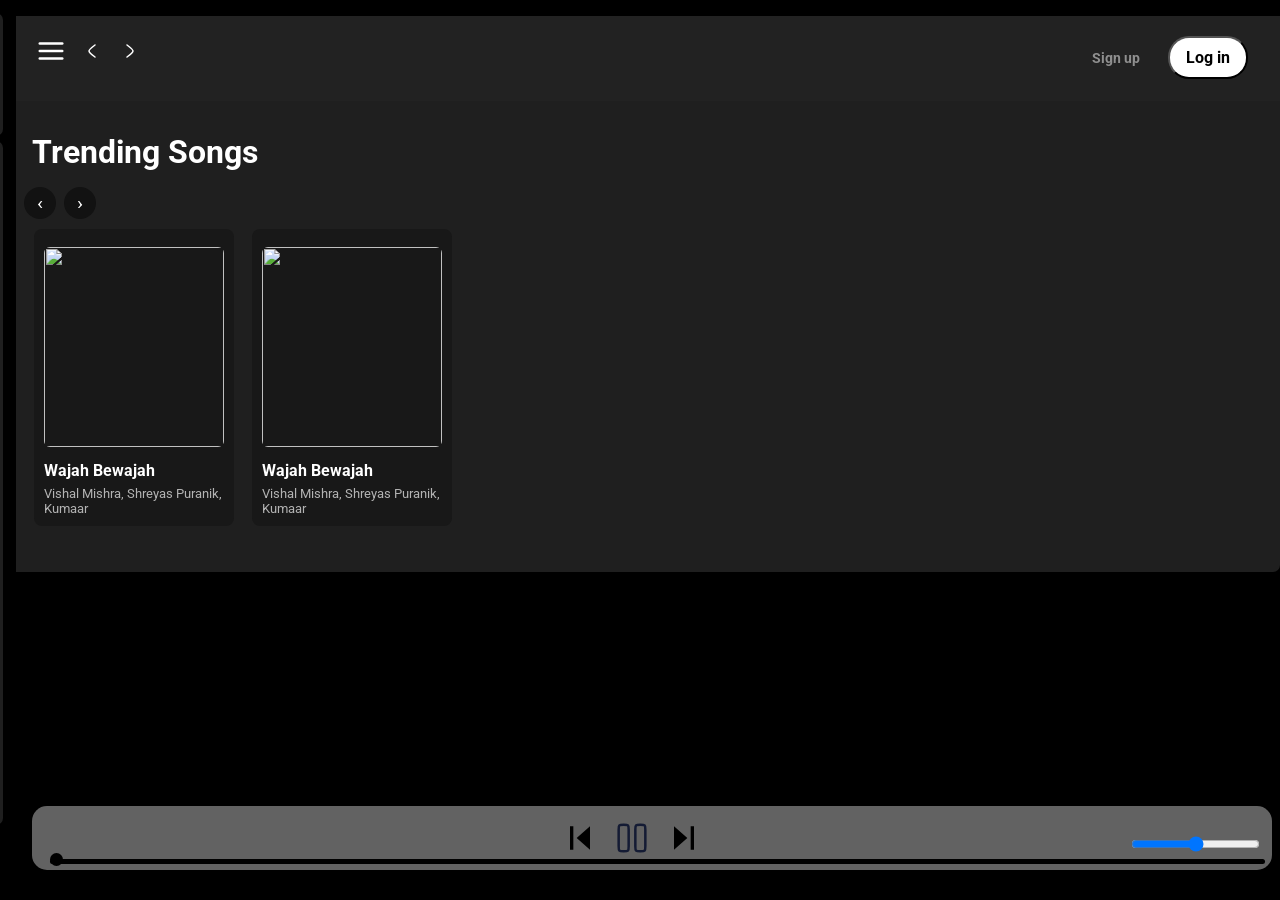
==== index.html @ f610283c "fixed volume icon and working on dynamic folders" ====
<!doctype html>
<html lang="en">

<head>
  <link rel="icon" href="https://open.spotifycdn.com/cdn/images/favicon32.b64ecc03.png" />

  <meta charset="UTF-8" />
  <meta name="viewport" content="width=device-width, initial-scale=1.0" />
  <title>Spotify Clone</title>

  <link rel="stylesheet" href="style.css" />
  <link rel="stylesheet" href="utility.css" />
</head>

<body>
  <div class="container flex bg-black">
    <div class="left">
      <div class="cross">
        <img widht="30" src="cross.svg" alt="">
      </div>
      <div class="home bg-grey rounded m-1 p-1">
        <div class="logo">
          <img class="invert" src="logo.svg" alt="logo" />
        </div>
        <ul>
          <li><img class="invert" src="home.svg" alt="home" />HOME</li>
          <li><img class="invert" src="search.svg" alt="search" />SEARCH</li>
        </ul>
      </div>

      <div class="library bg-grey rounded m-1 p-1">
        <div class="heading">
          <img src="playlist.svg" alt="playlist" />
          <h2>Your Library</h2>
        </div>
        <div class="songList">

          <ul>

          </ul>
        </div>

        <div class="footer">
          <div>
            <a href="https://www.spotify.com/in-en/legal/">Legal</a>
          </div>

          <div>
            <a href="https://www.spotify.com/in-en/safetyandprivacy/">
              Safety & Privacy Center
            </a>
          </div>

          <div>
            <a href="https://www.spotify.com/in-en/legal/privacy-policy/">
              Privacy Policy
            </a>
          </div>

          <div>
            <a href="https://www.spotify.com/in-en/legal/cookies-policy/">
              Cookies
            </a>
          </div>

          <div>
            <a href="https://www.spotify.com/in-en/legal/privacy-policy/#s3">
              About Ads
            </a>
          </div>

          <div>
            <a href="https://www.spotify.com/in-en/accessibility/">
              Accessibility
            </a>
          </div>
        </div>
      </div>
    </div>

    <div class="right bg-grey rounded">
      <div class="header">
        <div class="nav">
          <div class="hamburgericon">
            <img class="hamburger" width="30" src="hamburger.svg" alt="">
            <svg xmlns="http://www.w3.org/2000/svg" viewBox="0 0 24 24" width="24" height="24" color="currentColor"
              fill="none" stroke="currentColor" stroke-width="1.5" stroke-linecap="round" stroke-linejoin="round">
              <path d="M15 6C15 6 9.00001 10.4189 9 12C8.99999 13.5812 15 18 15 18" />
            </svg>

            <svg xmlns="http://www.w3.org/2000/svg" viewBox="0 0 24 24" width="24" height="24" color="currentColor"
              fill="none" stroke="currentColor" stroke-width="1.5" stroke-linecap="round" stroke-linejoin="round">
              <path d="M9.00005 6C9.00005 6 15 10.4189 15 12C15 13.5812 9 18 9 18" />
            </svg>
          </div>
        </div>

        <div class="buttons">
          <button class="signupbtn">Sign up</button>
          <button class="loginbtn">Log in</button>
        </div>
      </div>

      <div class="TrendingSongs">
        <h1>Trending Songs</h1>
        <div style="margin-bottom:10px">


          <div class="scrollBtns">
            <button onclick="scrollCardsLeft()">‹</button>
            <button onclick="scrollCardsRight()">›</button>
          </div>

          <div class="cardContainer">

            <!-- CARD 1 -->
            <div class="card">

              <!-- PLAY BUTTON -->
              <div class="play">
                <svg xmlns="http://www.w3.org/2000/svg" viewBox="0 0 24 24" width="30" height="30" fill="black">
                  <path
                    d="M18.8906 12.846C18.5371 14.189 16.8667 15.138 13.5257 17.0361C10.296 18.8709 8.6812 19.7884 7.37983 19.4196C6.8418 19.2671 6.35159 18.9776 5.95624 18.5787C5 17.6139 5 15.7426 5 12C5 8.2574 5 6.3861 5.95624 5.42132C6.35159 5.02245 6.8418 4.73288 7.37983 4.58042C8.6812 4.21165 10.296 5.12907 13.5257 6.96393C16.8667 8.86197 18.5371 9.811 18.8906 11.154C19.0365 11.7084 19.0365 12.2916 18.8906 12.846Z" />
                </svg>
              </div>

              <img src="https://i.scdn.co/image/ab67616d00001e02c2b240660cd0644dc54f7cb1">
              <h2>Wajah Bewajah</h2>
              <p>Vishal Mishra, Shreyas Puranik, Kumaar</p>

            </div>

            <!-- CARD 2 -->
            <div class="card">

              <div class="play">
                <svg xmlns="http://www.w3.org/2000/svg" viewBox="0 0 24 24" width="30" height="30" fill="black">
                  <path
                    d="M18.8906 12.846C18.5371 14.189 16.8667 15.138 13.5257 17.0361C10.296 18.8709 8.6812 19.7884 7.37983 19.4196C6.8418 19.2671 6.35159 18.9776 5.95624 18.5787C5 17.6139 5 15.7426 5 12C5 8.2574 5 6.3861 5.95624 5.42132C6.35159 5.02245 6.8418 4.73288 7.37983 4.58042C8.6812 4.21165 10.296 5.12907 13.5257 6.96393C16.8667 8.86197 18.5371 9.811 18.8906 11.154C19.0365 11.7084 19.0365 12.2916 18.8906 12.846Z" />
                </svg>
              </div>

              <img src="https://i.scdn.co/image/ab67616d00001e02c2b240660cd0644dc54f7cb1">
              <h2>Wajah Bewajah</h2>
              <p>Vishal Mishra, Shreyas Puranik, Kumaar</p>

            </div>

            <div class="playbar">

              <div class="abovebar">
                <div class="songinfo"></div>

                <div class="songbtn">
                  <img width="40" id="previous" src="previous.svg">
                  <img width="40" id="play" src="pause.svg">
                  <img width="40" id="forward" src="forward.svg">
                </div>

                <div class="timevol">

                  <div class="songtime"></div>

                  <div class="volume">
                    <img  width="25" src="volume.svg" alt="">
                    <div class="range">
                      <input type="range" name="volume" id="">
                    </div>
                  </div>
                </div>

              </div>

              <div class="seekbar">
                <div class="circle"></div>
              </div>

            </div>

          </div>
        </div>
      </div>
      <script src="arrows.js"></script>
      <script src="script.js"></script>
</body>

</html>
---- style.css ----
@import url("https://fonts.googleapis.com/css2?family=Roboto:ital,wght@0,100..900;1,100..900&display=swap");

:root{
   --a:0
}

* {
   margin: 0px;
   padding: 0px;
   font-family: "Roboto", sans-serif;
}

body {
   background-color: black;
   color: white;
}

.logo img {
   width: 32px;
}

.left {
   width: 25vw;
   padding: 8px;
}

.right {
   width: 75vw;
   margin: 16px 0;
   position: relative;
}

.home {
   padding: 10px;
}

.home ul li {
   width: 14px;
   gap: 15px;
   display: flex;
   list-style: none;
   padding-top: 14px;
   font-weight: bold;
}

.invert {
   filter: invert(1);
}

.heading {
   width: 100%;
   gap: 15px;
   display: flex;
   padding-top: 14px;
   padding: 23px 14px;
   font-weight: bold;
   align-items: center;
   font-size: 13px;
}

.TrendingSongs{
   padding: 16px;
}

.TrendingSongs h1{
   padding: 16px;
}

.heading img {
   width: 30px;
}

.library {
   min-height: 71vh;
   position: relative;
}

.footer {
   display: flex;
   gap: 13px;
   font-size: 10px;
   position: absolute;
   bottom: 0;
   padding: 10px 0;
}

.footer a {
   color: grey;
}

.header {
   display: flex;
   justify-content: space-between;
   background-color: rgb(34, 34, 34);
   height: 85px;
   padding-left: 16px;
}

.header>* {
   padding: 20px;
}

.cardContainer {
   display: flex;
   gap: 18px;
   overflow-x: auto;
   scroll-behavior: smooth;
   padding-bottom: 20px;
   padding-left: 18px;
}

.cardContainer::-webkit-scrollbar {
   display: none;
}

.card {
   width: 180px;
   padding: 10px;
   border-radius: 8px;
   background-color: #181818;
   position: relative;
   width: 180px;
   flex-shrink: 0;
   transition: all 1.5s;
}

.card:hover{
   background-color: black;
   cursor: pointer;
}

.card img {
   width: 100%;
   height: 200px;
   object-fit: cover;
   border-radius: 6px;
}

.card h2 {
   font-size: 16px;
   margin-top: 10px;
   margin-bottom: 6px;
}

.card p {
   font-size: 13px;
   color: #b3b3b3;
   margin: 0;
}

.card>* {
   margin-top: 8px;
}

.play {
   width: 48px;
   height: 48px;
   background: #1fdf64;
   border-radius: 50%;
   display: flex;
   align-items: center;
   justify-content: center;
   padding: 6px;
   box-sizing: border-box;
   position: absolute;
   top: 155px;
   right: 15px;
   opacity: var(--a);
   transform: translateY(10px);
   transition: all 0.3s ease;
}

.card:hover .play {
   opacity: 1;
   transform: translateY(0);
   --a:1
}

.scrollBtns {
   display: flex;
   gap: 8px;
   margin-bottom: 10px;
   padding-left: 8px;
}

.scrollBtns button {
   background: #121212;
   border: none;
   color: white;
   width: 32px;
   height: 32px;
   border-radius: 50%;
   cursor: pointer;
   font-size: 20px;
   justify-content: center;
}

.scrollBtns button:hover {
   background: #2a2a2a;
}

.buttons>* {
   margin: 0 12px;
}

.signupbtn {
   background-color: rgb(34, 34, 34);
   color: #8f8f8f;
   font-weight: bold;
   border: none;
   outline: none;
   cursor: pointer;
   font-size: 14px;
   text-align: center;
}

.signupbtn:hover {
   font-size: 15px;
   color: #ffffff;
}

.loginbtn {
   background-color: white;
   color: black;
   border-radius: 21px;
   padding: 10px;
   font-weight: bold;
   width: 80px;
   cursor: pointer;
   text-align: center;
   font-size: 16px;
   transition:
      transform 0.2s ease,
      box-shadow 0.2s ease;
}

.loginbtn:hover {
   font-weight: bolder;
   padding: 12px;
   font-size: 17px;
   transform: scale(1.06);
   box-shadow: 0 8px 20px rgba(0, 0, 0, 0.3);
}

.playbar {
   bottom: 30px;
   position: fixed;
   border-radius: 15px;
   /* filter: invert(1); */
   background-color: rgb(98, 98, 98);
   width: 97%;
   padding: 12px;
   position: fixed;
   width: 72vw;
   min-height: 40px;
   justify-content: center;
   align-items: center;
}

.songbtn {
   justify-content: center;
   gap: 12px;
   display: flex;
}

.songbtn img {
   cursor: pointer;
}

.hamburger {
   display: none;
   cursor: pointer;
}

.hamburgericon {
   justify-content: center;
   align-items: center;
   gap: 14px;
   display: flex;
}

.songList {
   height: 544px;
   overflow: auto;
   margin-bottom: 44px;
}

.songList ul {
   padding: 0 10px;
}

.songList ul li {
   list-style-type: decimal;
   display: flex;
   gap: 12px;
   cursor: pointer;
   padding: 12px;
   border: 1px solid white;
   margin: 12px 0;
   border-radius: 5px;
   align-items: center;
   justify-content: space-between;
}

.songList info {
   font-size: 13px;
   width: 344px;
}

.playnow {
   display: flex;
   justify-content: center;
   align-items: center;
}

.playnow span {
   font-size: 10px;
   width: 100px;
   padding: 12px;
}

.seekbar {
   height: 5px;
   width: 98%;
   background-color: rgb(0, 0, 0);
   position: absolute;
   bottom: 0;
   border-radius: 10px;
   margin: 6px;
   cursor: pointer;
}

.circle {
   width: 13px;
   height: 13px;
   border-radius: 13px;
   background-color: black;
   position: relative;
   bottom: 6px;
   left: 0%;
   transition: left 0.5s;
}

.abovebar {
   display: flex;
   justify-content: space-between;
}

.timevol{
   display: flex;
   justify-content: center;
   align-items: center;
}

.songinfo {
    width: 125px;
    text-align: left;
    color: rgb(0, 0, 0);
   font-weight: bold;
}

.songtime {
    width: 125px;
    text-align: right;
    color: rgb(0, 0, 0);
   font-weight: bold;
}

.cross {
   display: none;
}

.volume {
    display: flex;
    justify-content: center;
    align-items: center;
    gap: 12px;
    cursor: pointer; /* Makes it feel like a button */
}

.range input {
    cursor: pointer;
}

@media (max-width: 1400px) {

   .left {
      position: fixed;
      top: 0;
      left: -100%;
      transition: all .3s ease;
      z-index: 10;
      width: 100vw;
      height: 100vh;
      background-color: black;
   }

   .left .cross {
      position: absolute;
      right: 20px;
      top: 20px;
      width: 28px;
      cursor: pointer;
   }

   .timevol{
      display: flex;
      justify-content: space-evenly;
      align-items: center;
      flex-direction: column;
      gap: 13px;
   }

   .right {
      width: 100vw;
      margin-left: 0;
   }

   .playbar {
      width: 95vw;
      left: 2.5vw;
      right: auto;
   }

   .hamburger {
      display: block;
   }

   .cross {
      display: block;
   }

}
---- utility.css ----
.border {
    border: 2px solid #e91e63;
    margin: 3px;
 }

 .flex {
    display: flex;
 }

 .justify-center {
    justify-content: center;
 }

 .items-center {
    align-items: center;
 }

 .bg-black {
    background-color: black;
    color: white;
 }

 .bg-grey {
    background-color: #1f1f1f;
 }

 .rounded {
    border-radius: 7px;
 }

 .m-1 {
    margin: 5px;
 }

 .p-1 {
    padding: 10px;
 }
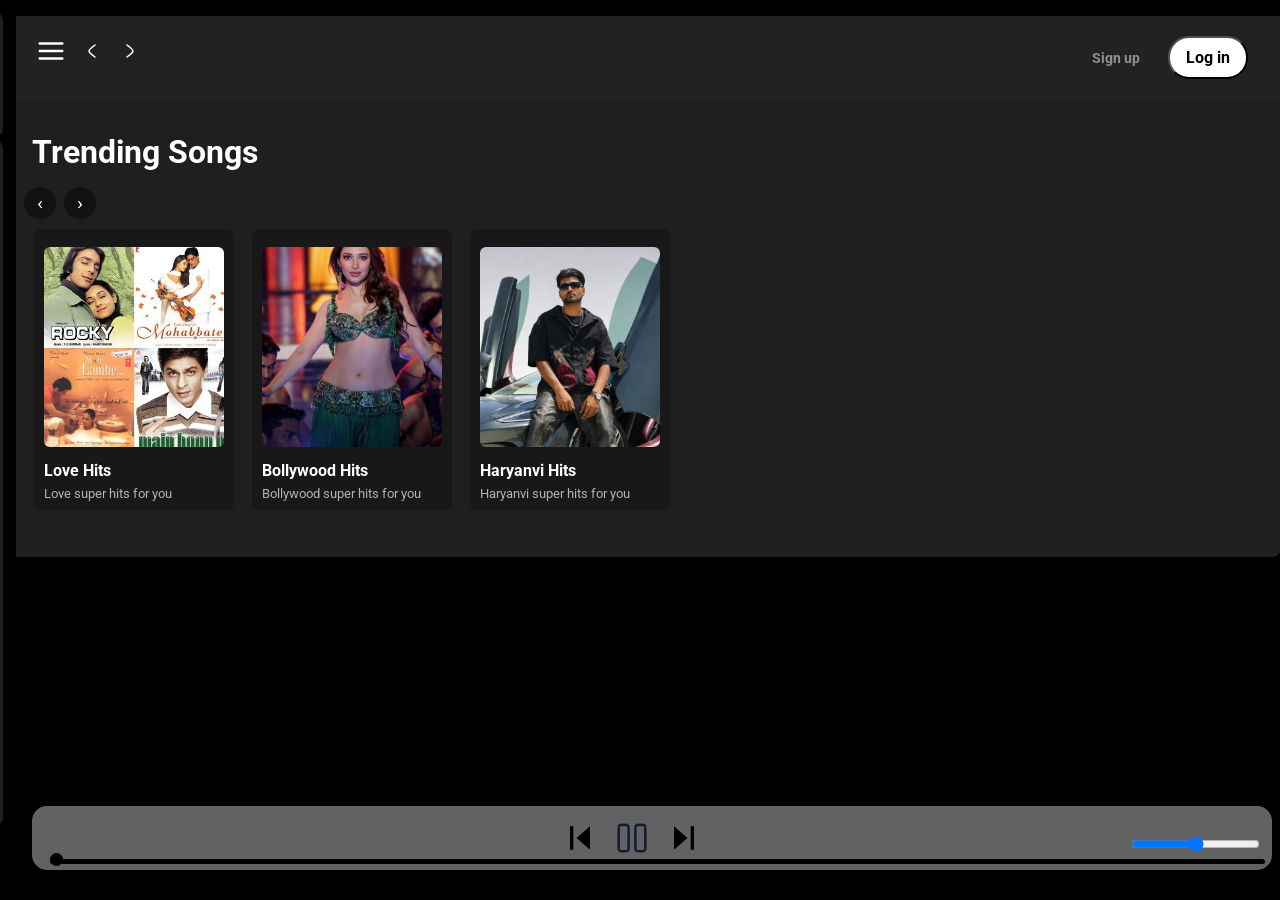
==== commit 2b673039: "add images and songs for Bollywood and Haryanvi playlists" ====
--- a/index.html
+++ b/index.html
@@ -114,7 +114,7 @@
           <div class="cardContainer">
 
             <!-- CARD 1 -->
-            <div class="card">
+            <div data-folder="LoveHIts" class="card">
 
               <!-- PLAY BUTTON -->
               <div class="play">
@@ -124,14 +124,14 @@
                 </svg>
               </div>
 
-              <img src="https://i.scdn.co/image/ab67616d00001e02c2b240660cd0644dc54f7cb1">
-              <h2>Wajah Bewajah</h2>
-              <p>Vishal Mishra, Shreyas Puranik, Kumaar</p>
+              <img src="img/love.jpeg" alt="Love Hits">
+              <h2>Love Hits</h2>
+              <p>Love super hits for you</p>
 
             </div>
 
             <!-- CARD 2 -->
-            <div class="card">
+            <div data-folder="BollywoodHIts" class="card">
 
               <div class="play">
                 <svg xmlns="http://www.w3.org/2000/svg" viewBox="0 0 24 24" width="30" height="30" fill="black">
@@ -140,11 +140,25 @@
                 </svg>
               </div>
 
-              <img src="https://i.scdn.co/image/ab67616d00001e02c2b240660cd0644dc54f7cb1">
-              <h2>Wajah Bewajah</h2>
-              <p>Vishal Mishra, Shreyas Puranik, Kumaar</p>
+              <img src="img/bollywood.png" alt="Bollywood Hits">
+              <h2>Bollywood Hits</h2>
+              <p>Bollywood super hits for you</p>
 
             </div>
+
+            <!-- CARD 3 -->
+            <div class="card" data-folder="HaryanviHIts">
+    <img src="img/haryana.png" alt="Haryanvi Hits">
+    
+    <div class="play">
+        <svg xmlns="http://www.w3.org/2000/svg" viewBox="0 0 24 24" width="24" height="24" color="#000000" fill="none">
+            <path d="M18.8906 12.846C18.5371 14.189 16.8667 15.138 13.5257 17.0361C10.296 18.8709 8.6812 19.7884 7.37983 19.4196C6.8418 19.2671 6.35159 18.9776 5.95624 18.5787C5 17.6139 5 15.7426 5 12C5 8.2574 5 6.3861 5.95624 5.42129C6.35159 5.02235 6.8418 4.73285 7.37983 4.58042C8.6812 4.21165 10.296 5.12907 13.5257 6.96393C16.8667 8.86197 18.5371 9.81099 18.8906 11.154C19.0365 11.7084 19.0365 12.2916 18.8906 12.846Z" stroke="currentColor" fill="#000" stroke-width="1.5" stroke-linejoin="round" />
+        </svg>
+    </div>
+
+    <h2>Haryanvi Hits</h2>
+    <p>Haryanvi super hits for you</p>
+</div>
 
             <div class="playbar">
 
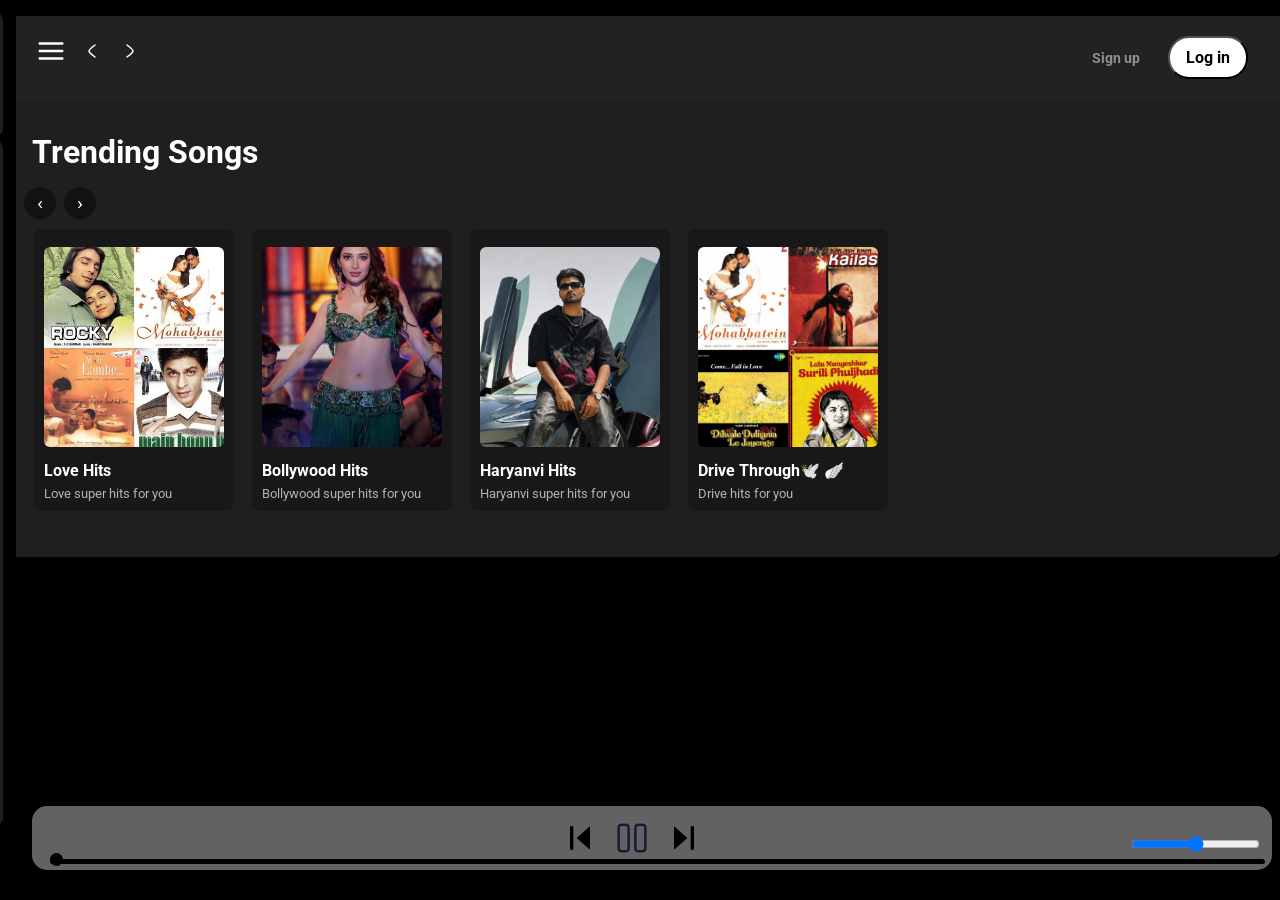
==== commit 1788868c: "added songs and a new dynamic folder" ====
--- a/index.html
+++ b/index.html
@@ -147,18 +147,38 @@
             </div>
 
             <!-- CARD 3 -->
-            <div class="card" data-folder="HaryanviHIts">
-    <img src="img/haryana.png" alt="Haryanvi Hits">
-    
-    <div class="play">
-        <svg xmlns="http://www.w3.org/2000/svg" viewBox="0 0 24 24" width="24" height="24" color="#000000" fill="none">
-            <path d="M18.8906 12.846C18.5371 14.189 16.8667 15.138 13.5257 17.0361C10.296 18.8709 8.6812 19.7884 7.37983 19.4196C6.8418 19.2671 6.35159 18.9776 5.95624 18.5787C5 17.6139 5 15.7426 5 12C5 8.2574 5 6.3861 5.95624 5.42129C6.35159 5.02235 6.8418 4.73285 7.37983 4.58042C8.6812 4.21165 10.296 5.12907 13.5257 6.96393C16.8667 8.86197 18.5371 9.81099 18.8906 11.154C19.0365 11.7084 19.0365 12.2916 18.8906 12.846Z" stroke="currentColor" fill="#000" stroke-width="1.5" stroke-linejoin="round" />
-        </svg>
-    </div>
-
-    <h2>Haryanvi Hits</h2>
-    <p>Haryanvi super hits for you</p>
-</div>
+            <div class="card" data-folder="HaryanviHits">
+              <img src="img/haryana.png" alt="Haryanvi Hits">
+
+              <div class="play">
+                <svg xmlns="http://www.w3.org/2000/svg" viewBox="0 0 24 24" width="24" height="24" color="#000000"
+                  fill="none">
+                  <path
+                    d="M18.8906 12.846C18.5371 14.189 16.8667 15.138 13.5257 17.0361C10.296 18.8709 8.6812 19.7884 7.37983 19.4196C6.8418 19.2671 6.35159 18.9776 5.95624 18.5787C5 17.6139 5 15.7426 5 12C5 8.2574 5 6.3861 5.95624 5.42129C6.35159 5.02235 6.8418 4.73285 7.37983 4.58042C8.6812 4.21165 10.296 5.12907 13.5257 6.96393C16.8667 8.86197 18.5371 9.81099 18.8906 11.154C19.0365 11.7084 19.0365 12.2916 18.8906 12.846Z"
+                    stroke="currentColor" fill="#000" stroke-width="1.5" stroke-linejoin="round" />
+                </svg>
+              </div>
+
+              <h2>Haryanvi Hits</h2>
+              <p>Haryanvi super hits for you</p>
+            </div>
+
+            <!-- CARD 4 -->
+            <div class="card" data-folder="DriveThrough">
+              <img src="img/drive.png" alt="Drive Through">
+
+              <div class="play">
+                <svg xmlns="http://www.w3.org/2000/svg" viewBox="0 0 24 24" width="24" height="24" color="#000000"
+                  fill="none">
+                  <path
+                    d="M18.8906 12.846C18.5371 14.189 16.8667 15.138 13.5257 17.0361C10.296 18.8709 8.6812 19.7884 7.37983 19.4196C6.8418 19.2671 6.35159 18.9776 5.95624 18.5787C5 17.6139 5 15.7426 5 12C5 8.2574 5 6.3861 5.95624 5.42129C6.35159 5.02235 6.8418 4.73285 7.37983 4.58042C8.6812 4.21165 10.296 5.12907 13.5257 6.96393C16.8667 8.86197 18.5371 9.81099 18.8906 11.154C19.0365 11.7084 19.0365 12.2916 18.8906 12.846Z"
+                    stroke="currentColor" fill="#000" stroke-width="1.5" stroke-linejoin="round" />
+                </svg>
+              </div>
+
+              <h2>Drive Through🕊️ 🪽</h2>
+              <p>Drive hits for you</p>
+            </div>
 
             <div class="playbar">
 
@@ -176,7 +196,7 @@
                   <div class="songtime"></div>
 
                   <div class="volume">
-                    <img  width="25" src="volume.svg" alt="">
+                    <img width="25" src="volume.svg" alt="">
                     <div class="range">
                       <input type="range" name="volume" id="">
                     </div>
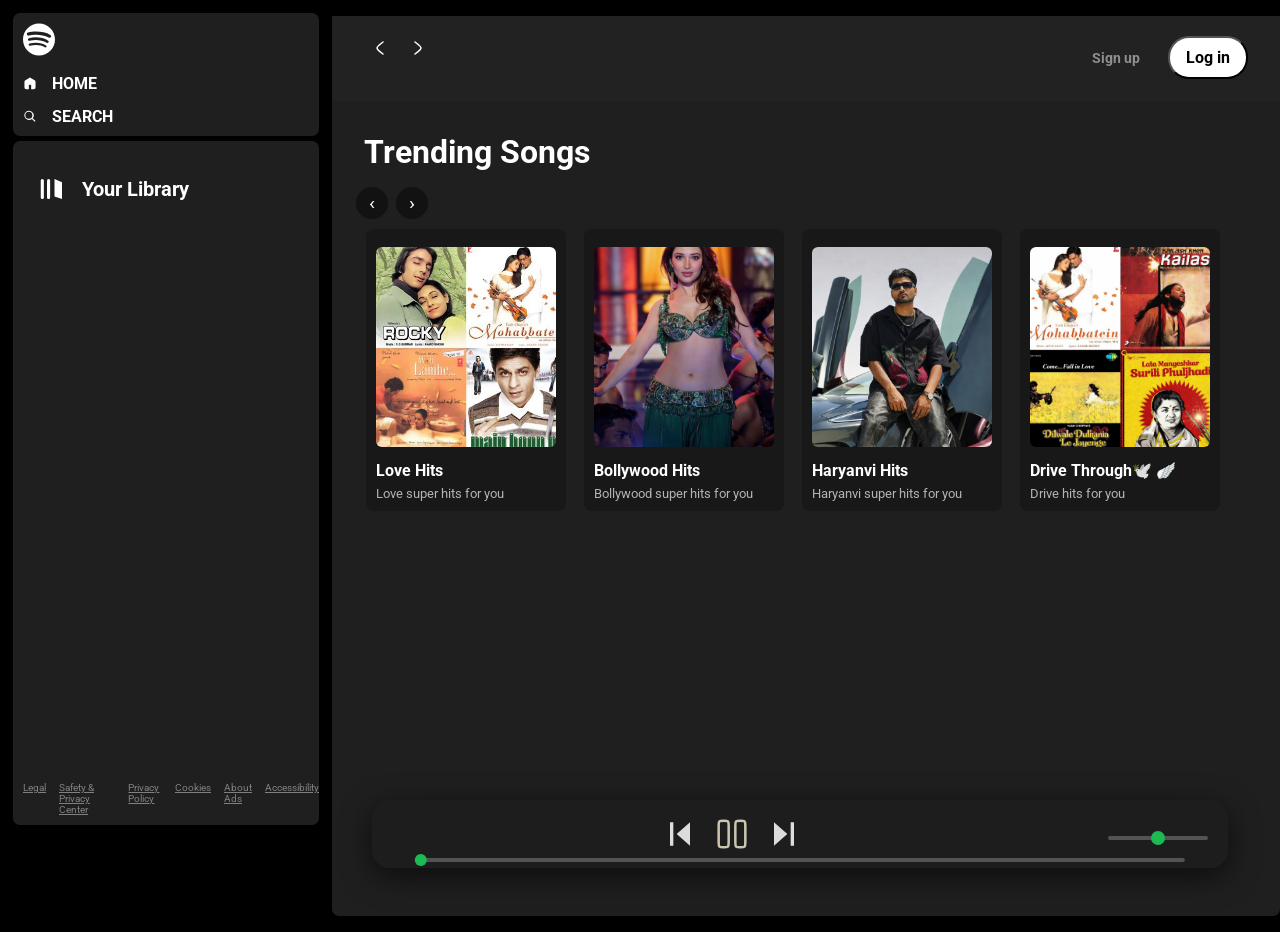
==== commit bce8adda: "refactor layout and styles for improved UI; remove obsolete info.json" ====
--- a/index.html
+++ b/index.html
@@ -113,10 +113,9 @@
 
           <div class="cardContainer">
 
-            <!-- CARD 1 -->
-            <div data-folder="LoveHIts" class="card">
-
-              <!-- PLAY BUTTON -->
+            <!-- CARD 1  -->
+            <div data-folder="LoveHits" class="card">
+
               <div class="play">
                 <svg xmlns="http://www.w3.org/2000/svg" viewBox="0 0 24 24" width="30" height="30" fill="black">
                   <path
@@ -130,8 +129,8 @@
 
             </div>
 
-            <!-- CARD 2 -->
-            <div data-folder="BollywoodHIts" class="card">
+            <!-- CARD 2  -->
+            <div data-folder="BollywoodHits" class="card">
 
               <div class="play">
                 <svg xmlns="http://www.w3.org/2000/svg" viewBox="0 0 24 24" width="30" height="30" fill="black">
@@ -146,7 +145,7 @@
 
             </div>
 
-            <!-- CARD 3 -->
+            <!-- CARD 3  -->
             <div class="card" data-folder="HaryanviHits">
               <img src="img/haryana.png" alt="Haryanvi Hits">
 
@@ -163,7 +162,7 @@
               <p>Haryanvi super hits for you</p>
             </div>
 
-            <!-- CARD 4 -->
+            <!-- CARD 4  -->
             <div class="card" data-folder="DriveThrough">
               <img src="img/drive.png" alt="Drive Through">
 
@@ -179,37 +178,38 @@
               <h2>Drive Through🕊️ 🪽</h2>
               <p>Drive hits for you</p>
             </div>
-
             <div class="playbar">
-
-              <div class="abovebar">
-                <div class="songinfo"></div>
-
-                <div class="songbtn">
-                  <img width="40" id="previous" src="previous.svg">
-                  <img width="40" id="play" src="pause.svg">
-                  <img width="40" id="forward" src="forward.svg">
-                </div>
-
-                <div class="timevol">
-
-                  <div class="songtime"></div>
-
-                  <div class="volume">
-                    <img width="25" src="volume.svg" alt="">
-                    <div class="range">
-                      <input type="range" name="volume" id="">
+              <div class="playbarInner">
+
+                <div class="abovebar">
+                  <div class="songinfo"></div>
+
+                  <div class="songbtn">
+                    <img width="40" id="previous" src="previous.svg">
+                    <img width="40" id="play" src="pause.svg">
+                    <img width="40" id="forward" src="forward.svg">
+                  </div>
+
+                  <div class="timevol">
+
+                    <div class="songtime"></div>
+
+                    <div class="volume">
+                      <img width="25" src="volume.svg" alt="">
+                      <div class="range">
+                        <input type="range" name="volume" id="">
+                      </div>
                     </div>
                   </div>
+
                 </div>
 
-              </div>
-
-              <div class="seekbar">
-                <div class="circle"></div>
-              </div>
-
-            </div>
+                <div class="seekbar">
+                  <div class="circle"></div>
+                </div>
+              </div>
+            </div>
+
 
           </div>
         </div>
--- a/style.css
+++ b/style.css
@@ -2,6 +2,15 @@
 
 :root{
    --a:0
+}
+
+
+* {
+  scrollbar-width: none;
+}
+
+*::-webkit-scrollbar {
+  display: none;
 }
 
 * {
@@ -11,10 +20,9 @@
 }
 
 body {
-   background-color: black;
+   background-color: #121212;
    color: white;
 }
-
 .logo img {
    width: 32px;
 }
@@ -243,18 +251,31 @@
 }
 
 .playbar {
-   bottom: 30px;
-   position: fixed;
-   border-radius: 15px;
-   /* filter: invert(1); */
-   background-color: rgb(98, 98, 98);
-   width: 97%;
-   padding: 12px;
-   position: fixed;
-   width: 72vw;
-   min-height: 40px;
-   justify-content: center;
-   align-items: center;
+  position: fixed;
+  bottom: 20px;
+
+  /* Start after left sidebar */
+  left: 25vw;
+
+  /* Same width as right column */
+  width: 75vw;
+
+  display: flex;
+  justify-content: center;
+  align-items: center;
+
+  padding: 12px 0;
+}
+
+.playbarInner {
+  width: 85%;
+  max-width: 950px;
+  background: rgba(30, 30, 30, 0.85);
+  backdrop-filter: blur(15px);
+  border-radius: 18px;
+  padding: 14px 20px;
+  position: relative;
+  box-shadow: 0 8px 30px rgba(0, 0, 0, 0.6);
 }
 
 .songbtn {
@@ -265,6 +286,17 @@
 
 .songbtn img {
    cursor: pointer;
+}
+
+.songbtn img {
+  filter: invert(1);
+  opacity: 0.85;
+  transition: 0.2s ease;
+}
+
+.songbtn img:hover {
+  opacity: 1;
+  transform: scale(1.15);
 }
 
 .hamburger {
@@ -290,27 +322,46 @@
 }
 
 .songList ul li {
-   list-style-type: decimal;
-   display: flex;
-   gap: 12px;
-   cursor: pointer;
-   padding: 12px;
-   border: 1px solid white;
-   margin: 12px 0;
-   border-radius: 5px;
-   align-items: center;
-   justify-content: space-between;
-}
-
-.songList info {
-   font-size: 13px;
-   width: 344px;
+  list-style: none;
+  display: flex;
+  justify-content: space-between;
+  align-items: center;
+  padding: 12px;
+  border: 1px solid #333;
+  margin: 10px 0;
+  border-radius: 8px;
+}
+
+.songLeft {
+  display: flex;
+  align-items: center;
+  gap: 10px;
+}
+
+.songName {
+  text-align: left;
+}
+
+.songRight {
+  display: flex;
+  align-items: center;
+  gap: 6px;
+}
+
+.playnowText {
+  font-size: 12px;
+  color: #b3b3b3;
+}
+
+.songList ul li .info {
+  flex: 1;
+  text-align: left;
 }
 
 .playnow {
-   display: flex;
-   justify-content: center;
-   align-items: center;
+  display: flex;
+  align-items: center;
+  gap: 6px;
 }
 
 .playnow span {
@@ -320,25 +371,25 @@
 }
 
 .seekbar {
-   height: 5px;
-   width: 98%;
-   background-color: rgb(0, 0, 0);
-   position: absolute;
-   bottom: 0;
-   border-radius: 10px;
-   margin: 6px;
-   cursor: pointer;
+  height: 4px;
+  width: 90%;
+  background-color: #535353;
+  position: absolute;
+  bottom: 6px;
+  left: 50%;
+  transform: translateX(-50%);
+  border-radius: 10px;
 }
 
 .circle {
-   width: 13px;
-   height: 13px;
-   border-radius: 13px;
-   background-color: black;
-   position: relative;
-   bottom: 6px;
-   left: 0%;
-   transition: left 0.5s;
+  width: 12px;
+  height: 12px;
+  border-radius: 50%;
+  background-color: #1DB954;
+  position: relative;
+  bottom: 4px;
+  left: 0%;
+  transition: left 0.2s ease;
 }
 
 .abovebar {
@@ -355,8 +406,9 @@
 .songinfo {
     width: 125px;
     text-align: left;
-    color: rgb(0, 0, 0);
+    color: rgb(255, 255, 255);
    font-weight: bold;
+   font-size: 14px;
 }
 
 .songtime {
@@ -378,16 +430,37 @@
     cursor: pointer; /* Makes it feel like a button */
 }
 
-.range input {
-    cursor: pointer;
-}
-
-@media (max-width: 1400px) {
+.volume input[type="range"] {
+  -webkit-appearance: none;
+  height: 4px;
+  width: 100px;
+  background: #535353;
+  border-radius: 10px;
+  outline: none;
+}
+
+/* Green fill effect */
+.volume input[type="range"]::-webkit-slider-thumb {
+  -webkit-appearance: none;
+  height: 14px;
+  width: 14px;
+  border-radius: 50%;
+  background: #1DB954; /* Spotify Green */
+  cursor: pointer;
+  margin-top: -5px;
+}
+
+.volume input[type="range"]::-webkit-slider-runnable-track {
+  height: 4px;
+  border-radius: 10px;
+}
+
+@media (max-width: 1200px) {
 
    .left {
       position: fixed;
       top: 0;
-      left: -100%;
+      left: -130%;
       transition: all .3s ease;
       z-index: 10;
       width: 100vw;
@@ -416,11 +489,14 @@
       margin-left: 0;
    }
 
-   .playbar {
-      width: 95vw;
-      left: 2.5vw;
-      right: auto;
-   }
+    .playbar {
+    left: 0;
+    width: 100vw;
+  }
+
+  .playbarInner {
+    width: 95%;
+  }
 
    .hamburger {
       display: block;
@@ -430,4 +506,61 @@
       display: block;
    }
 
+   @media (max-width: 768px) {
+  .playbar {
+    width: 94vw;
+    left: 3vw;
+    padding: 10px;
+  }
+
+  .abovebar {
+    flex-direction: column;
+    gap: 10px;
+    align-items: center;
+  }
+
+  .songinfo,
+  .songtime {
+    width: auto;
+    text-align: center;
+  }
+
+  .timevol {
+    flex-direction: column;
+    gap: 8px;
+  }
+}
+
+}
+
+@media (max-width: 500px) {
+  .card {
+    width: 150px;
+  }
+
+  .card img {
+    height: 160px;
+  }
+
+  .card h2 {
+    font-size: 14px;
+  }
+
+  .card p {
+    font-size: 11px;
+  }
+}
+
+.songList {
+  overflow-y: auto;
+  scroll-behavior: smooth;
+}
+
+.right {
+  min-height: 100vh;
+  background-color: #121212;
+}
+
+.TrendingSongs {
+  padding-bottom: 120px;
 }
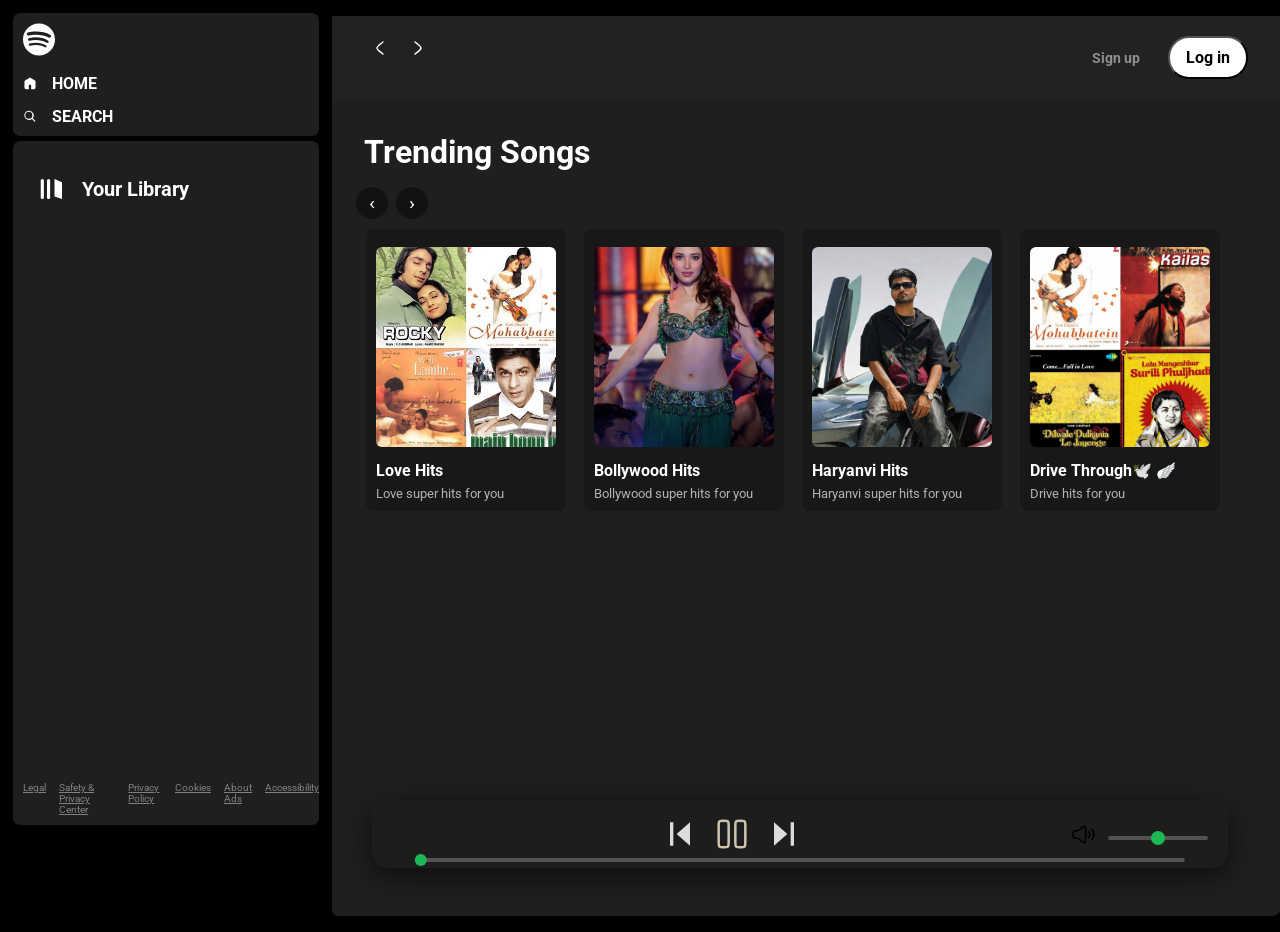
==== commit 548dd46f: "Refactor SVG files for consistency and clarity; update script.js for improved functionality and perf" ====
--- a/index.html
+++ b/index.html
@@ -1,221 +1,221 @@
-<!doctype html>
-<html lang="en">
-
-<head>
-  <link rel="icon" href="https://open.spotifycdn.com/cdn/images/favicon32.b64ecc03.png" />
-
-  <meta charset="UTF-8" />
-  <meta name="viewport" content="width=device-width, initial-scale=1.0" />
-  <title>Spotify Clone</title>
-
-  <link rel="stylesheet" href="style.css" />
-  <link rel="stylesheet" href="utility.css" />
-</head>
-
-<body>
-  <div class="container flex bg-black">
-    <div class="left">
-      <div class="cross">
-        <img widht="30" src="cross.svg" alt="">
-      </div>
-      <div class="home bg-grey rounded m-1 p-1">
-        <div class="logo">
-          <img class="invert" src="logo.svg" alt="logo" />
-        </div>
-        <ul>
-          <li><img class="invert" src="home.svg" alt="home" />HOME</li>
-          <li><img class="invert" src="search.svg" alt="search" />SEARCH</li>
-        </ul>
-      </div>
-
-      <div class="library bg-grey rounded m-1 p-1">
-        <div class="heading">
-          <img src="playlist.svg" alt="playlist" />
-          <h2>Your Library</h2>
-        </div>
-        <div class="songList">
-
-          <ul>
-
-          </ul>
-        </div>
-
-        <div class="footer">
-          <div>
-            <a href="https://www.spotify.com/in-en/legal/">Legal</a>
-          </div>
-
-          <div>
-            <a href="https://www.spotify.com/in-en/safetyandprivacy/">
-              Safety & Privacy Center
-            </a>
-          </div>
-
-          <div>
-            <a href="https://www.spotify.com/in-en/legal/privacy-policy/">
-              Privacy Policy
-            </a>
-          </div>
-
-          <div>
-            <a href="https://www.spotify.com/in-en/legal/cookies-policy/">
-              Cookies
-            </a>
-          </div>
-
-          <div>
-            <a href="https://www.spotify.com/in-en/legal/privacy-policy/#s3">
-              About Ads
-            </a>
-          </div>
-
-          <div>
-            <a href="https://www.spotify.com/in-en/accessibility/">
-              Accessibility
-            </a>
-          </div>
-        </div>
-      </div>
-    </div>
-
-    <div class="right bg-grey rounded">
-      <div class="header">
-        <div class="nav">
-          <div class="hamburgericon">
-            <img class="hamburger" width="30" src="hamburger.svg" alt="">
-            <svg xmlns="http://www.w3.org/2000/svg" viewBox="0 0 24 24" width="24" height="24" color="currentColor"
-              fill="none" stroke="currentColor" stroke-width="1.5" stroke-linecap="round" stroke-linejoin="round">
-              <path d="M15 6C15 6 9.00001 10.4189 9 12C8.99999 13.5812 15 18 15 18" />
-            </svg>
-
-            <svg xmlns="http://www.w3.org/2000/svg" viewBox="0 0 24 24" width="24" height="24" color="currentColor"
-              fill="none" stroke="currentColor" stroke-width="1.5" stroke-linecap="round" stroke-linejoin="round">
-              <path d="M9.00005 6C9.00005 6 15 10.4189 15 12C15 13.5812 9 18 9 18" />
-            </svg>
-          </div>
-        </div>
-
-        <div class="buttons">
-          <button class="signupbtn">Sign up</button>
-          <button class="loginbtn">Log in</button>
-        </div>
-      </div>
-
-      <div class="TrendingSongs">
-        <h1>Trending Songs</h1>
-        <div style="margin-bottom:10px">
-
-
-          <div class="scrollBtns">
-            <button onclick="scrollCardsLeft()">‹</button>
-            <button onclick="scrollCardsRight()">›</button>
-          </div>
-
-          <div class="cardContainer">
-
-            <!-- CARD 1  -->
-            <div data-folder="LoveHits" class="card">
-
-              <div class="play">
-                <svg xmlns="http://www.w3.org/2000/svg" viewBox="0 0 24 24" width="30" height="30" fill="black">
-                  <path
-                    d="M18.8906 12.846C18.5371 14.189 16.8667 15.138 13.5257 17.0361C10.296 18.8709 8.6812 19.7884 7.37983 19.4196C6.8418 19.2671 6.35159 18.9776 5.95624 18.5787C5 17.6139 5 15.7426 5 12C5 8.2574 5 6.3861 5.95624 5.42132C6.35159 5.02245 6.8418 4.73288 7.37983 4.58042C8.6812 4.21165 10.296 5.12907 13.5257 6.96393C16.8667 8.86197 18.5371 9.811 18.8906 11.154C19.0365 11.7084 19.0365 12.2916 18.8906 12.846Z" />
-                </svg>
-              </div>
-
-              <img src="img/love.jpeg" alt="Love Hits">
-              <h2>Love Hits</h2>
-              <p>Love super hits for you</p>
-
-            </div>
-
-            <!-- CARD 2  -->
-            <div data-folder="BollywoodHits" class="card">
-
-              <div class="play">
-                <svg xmlns="http://www.w3.org/2000/svg" viewBox="0 0 24 24" width="30" height="30" fill="black">
-                  <path
-                    d="M18.8906 12.846C18.5371 14.189 16.8667 15.138 13.5257 17.0361C10.296 18.8709 8.6812 19.7884 7.37983 19.4196C6.8418 19.2671 6.35159 18.9776 5.95624 18.5787C5 17.6139 5 15.7426 5 12C5 8.2574 5 6.3861 5.95624 5.42132C6.35159 5.02245 6.8418 4.73288 7.37983 4.58042C8.6812 4.21165 10.296 5.12907 13.5257 6.96393C16.8667 8.86197 18.5371 9.811 18.8906 11.154C19.0365 11.7084 19.0365 12.2916 18.8906 12.846Z" />
-                </svg>
-              </div>
-
-              <img src="img/bollywood.png" alt="Bollywood Hits">
-              <h2>Bollywood Hits</h2>
-              <p>Bollywood super hits for you</p>
-
-            </div>
-
-            <!-- CARD 3  -->
-            <div class="card" data-folder="HaryanviHits">
-              <img src="img/haryana.png" alt="Haryanvi Hits">
-
-              <div class="play">
-                <svg xmlns="http://www.w3.org/2000/svg" viewBox="0 0 24 24" width="24" height="24" color="#000000"
-                  fill="none">
-                  <path
-                    d="M18.8906 12.846C18.5371 14.189 16.8667 15.138 13.5257 17.0361C10.296 18.8709 8.6812 19.7884 7.37983 19.4196C6.8418 19.2671 6.35159 18.9776 5.95624 18.5787C5 17.6139 5 15.7426 5 12C5 8.2574 5 6.3861 5.95624 5.42129C6.35159 5.02235 6.8418 4.73285 7.37983 4.58042C8.6812 4.21165 10.296 5.12907 13.5257 6.96393C16.8667 8.86197 18.5371 9.81099 18.8906 11.154C19.0365 11.7084 19.0365 12.2916 18.8906 12.846Z"
-                    stroke="currentColor" fill="#000" stroke-width="1.5" stroke-linejoin="round" />
-                </svg>
-              </div>
-
-              <h2>Haryanvi Hits</h2>
-              <p>Haryanvi super hits for you</p>
-            </div>
-
-            <!-- CARD 4  -->
-            <div class="card" data-folder="DriveThrough">
-              <img src="img/drive.png" alt="Drive Through">
-
-              <div class="play">
-                <svg xmlns="http://www.w3.org/2000/svg" viewBox="0 0 24 24" width="24" height="24" color="#000000"
-                  fill="none">
-                  <path
-                    d="M18.8906 12.846C18.5371 14.189 16.8667 15.138 13.5257 17.0361C10.296 18.8709 8.6812 19.7884 7.37983 19.4196C6.8418 19.2671 6.35159 18.9776 5.95624 18.5787C5 17.6139 5 15.7426 5 12C5 8.2574 5 6.3861 5.95624 5.42129C6.35159 5.02235 6.8418 4.73285 7.37983 4.58042C8.6812 4.21165 10.296 5.12907 13.5257 6.96393C16.8667 8.86197 18.5371 9.81099 18.8906 11.154C19.0365 11.7084 19.0365 12.2916 18.8906 12.846Z"
-                    stroke="currentColor" fill="#000" stroke-width="1.5" stroke-linejoin="round" />
-                </svg>
-              </div>
-
-              <h2>Drive Through🕊️ 🪽</h2>
-              <p>Drive hits for you</p>
-            </div>
-            <div class="playbar">
-              <div class="playbarInner">
-
-                <div class="abovebar">
-                  <div class="songinfo"></div>
-
-                  <div class="songbtn">
-                    <img width="40" id="previous" src="previous.svg">
-                    <img width="40" id="play" src="pause.svg">
-                    <img width="40" id="forward" src="forward.svg">
-                  </div>
-
-                  <div class="timevol">
-
-                    <div class="songtime"></div>
-
-                    <div class="volume">
-                      <img width="25" src="volume.svg" alt="">
-                      <div class="range">
-                        <input type="range" name="volume" id="">
-                      </div>
-                    </div>
-                  </div>
-
-                </div>
-
-                <div class="seekbar">
-                  <div class="circle"></div>
-                </div>
-              </div>
-            </div>
-
-
-          </div>
-        </div>
-      </div>
-      <script src="arrows.js"></script>
-      <script src="script.js"></script>
-</body>
-
+<!doctype html>
+<html lang="en">
+
+<head>
+  <link rel="icon" href="https://open.spotifycdn.com/cdn/images/favicon32.b64ecc03.png" />
+
+  <meta charset="UTF-8" />
+  <meta name="viewport" content="width=device-width, initial-scale=1.0" />
+  <title>Spotify Clone</title>
+
+  <link rel="stylesheet" href="style.css" />
+  <link rel="stylesheet" href="utility.css" />
+</head>
+
+<body>
+  <div class="container flex bg-black">
+    <div class="left">
+      <div class="cross">
+        <img widht="30" src="cross.svg" alt="">
+      </div>
+      <div class="home bg-grey rounded m-1 p-1">
+        <div class="logo">
+          <img class="invert" src="logo.svg" alt="logo" />
+        </div>
+        <ul>
+          <li><img class="invert" src="home.svg" alt="home" />HOME</li>
+          <li><img class="invert" src="search.svg" alt="search" />SEARCH</li>
+        </ul>
+      </div>
+
+      <div class="library bg-grey rounded m-1 p-1">
+        <div class="heading">
+          <img src="playlist.svg" alt="playlist" />
+          <h2>Your Library</h2>
+        </div>
+        <div class="songList">
+
+          <ul>
+
+          </ul>
+        </div>
+
+        <div class="footer">
+          <div>
+            <a href="https://www.spotify.com/in-en/legal/">Legal</a>
+          </div>
+
+          <div>
+            <a href="https://www.spotify.com/in-en/safetyandprivacy/">
+              Safety & Privacy Center
+            </a>
+          </div>
+
+          <div>
+            <a href="https://www.spotify.com/in-en/legal/privacy-policy/">
+              Privacy Policy
+            </a>
+          </div>
+
+          <div>
+            <a href="https://www.spotify.com/in-en/legal/cookies-policy/">
+              Cookies
+            </a>
+          </div>
+
+          <div>
+            <a href="https://www.spotify.com/in-en/legal/privacy-policy/#s3">
+              About Ads
+            </a>
+          </div>
+
+          <div>
+            <a href="https://www.spotify.com/in-en/accessibility/">
+              Accessibility
+            </a>
+          </div>
+        </div>
+      </div>
+    </div>
+
+    <div class="right bg-grey rounded">
+      <div class="header">
+        <div class="nav">
+          <div class="hamburgericon">
+            <img class="hamburger" width="30" src="hamburger.svg" alt="">
+            <svg xmlns="http://www.w3.org/2000/svg" viewBox="0 0 24 24" width="24" height="24" color="currentColor"
+              fill="none" stroke="currentColor" stroke-width="1.5" stroke-linecap="round" stroke-linejoin="round">
+              <path d="M15 6C15 6 9.00001 10.4189 9 12C8.99999 13.5812 15 18 15 18" />
+            </svg>
+
+            <svg xmlns="http://www.w3.org/2000/svg" viewBox="0 0 24 24" width="24" height="24" color="currentColor"
+              fill="none" stroke="currentColor" stroke-width="1.5" stroke-linecap="round" stroke-linejoin="round">
+              <path d="M9.00005 6C9.00005 6 15 10.4189 15 12C15 13.5812 9 18 9 18" />
+            </svg>
+          </div>
+        </div>
+
+        <div class="buttons">
+          <button class="signupbtn">Sign up</button>
+          <button class="loginbtn">Log in</button>
+        </div>
+      </div>
+
+      <div class="TrendingSongs">
+        <h1>Trending Songs</h1>
+        <div style="margin-bottom:10px">
+
+
+          <div class="scrollBtns">
+            <button onclick="scrollCardsLeft()">‹</button>
+            <button onclick="scrollCardsRight()">›</button>
+          </div>
+
+          <div class="cardContainer">
+
+            <!-- CARD 1  -->
+            <div data-folder="LoveHits" class="card">
+
+              <div class="play">
+                <svg xmlns="http://www.w3.org/2000/svg" viewBox="0 0 24 24" width="30" height="30" fill="black">
+                  <path
+                    d="M18.8906 12.846C18.5371 14.189 16.8667 15.138 13.5257 17.0361C10.296 18.8709 8.6812 19.7884 7.37983 19.4196C6.8418 19.2671 6.35159 18.9776 5.95624 18.5787C5 17.6139 5 15.7426 5 12C5 8.2574 5 6.3861 5.95624 5.42132C6.35159 5.02245 6.8418 4.73288 7.37983 4.58042C8.6812 4.21165 10.296 5.12907 13.5257 6.96393C16.8667 8.86197 18.5371 9.811 18.8906 11.154C19.0365 11.7084 19.0365 12.2916 18.8906 12.846Z" />
+                </svg>
+              </div>
+
+              <img src="img/love.jpeg" alt="Love Hits">
+              <h2>Love Hits</h2>
+              <p>Love super hits for you</p>
+
+            </div>
+
+            <!-- CARD 2  -->
+            <div data-folder="BollywoodHits" class="card">
+
+              <div class="play">
+                <svg xmlns="http://www.w3.org/2000/svg" viewBox="0 0 24 24" width="30" height="30" fill="black">
+                  <path
+                    d="M18.8906 12.846C18.5371 14.189 16.8667 15.138 13.5257 17.0361C10.296 18.8709 8.6812 19.7884 7.37983 19.4196C6.8418 19.2671 6.35159 18.9776 5.95624 18.5787C5 17.6139 5 15.7426 5 12C5 8.2574 5 6.3861 5.95624 5.42132C6.35159 5.02245 6.8418 4.73288 7.37983 4.58042C8.6812 4.21165 10.296 5.12907 13.5257 6.96393C16.8667 8.86197 18.5371 9.811 18.8906 11.154C19.0365 11.7084 19.0365 12.2916 18.8906 12.846Z" />
+                </svg>
+              </div>
+
+              <img src="img/bollywood.png" alt="Bollywood Hits">
+              <h2>Bollywood Hits</h2>
+              <p>Bollywood super hits for you</p>
+
+            </div>
+
+            <!-- CARD 3  -->
+            <div class="card" data-folder="HaryanviHits">
+              <img src="img/haryana.png" alt="Haryanvi Hits">
+
+              <div class="play">
+                <svg xmlns="http://www.w3.org/2000/svg" viewBox="0 0 24 24" width="24" height="24" color="#000000"
+                  fill="none">
+                  <path
+                    d="M18.8906 12.846C18.5371 14.189 16.8667 15.138 13.5257 17.0361C10.296 18.8709 8.6812 19.7884 7.37983 19.4196C6.8418 19.2671 6.35159 18.9776 5.95624 18.5787C5 17.6139 5 15.7426 5 12C5 8.2574 5 6.3861 5.95624 5.42129C6.35159 5.02235 6.8418 4.73285 7.37983 4.58042C8.6812 4.21165 10.296 5.12907 13.5257 6.96393C16.8667 8.86197 18.5371 9.81099 18.8906 11.154C19.0365 11.7084 19.0365 12.2916 18.8906 12.846Z"
+                    stroke="currentColor" fill="#000" stroke-width="1.5" stroke-linejoin="round" />
+                </svg>
+              </div>
+
+              <h2>Haryanvi Hits</h2>
+              <p>Haryanvi super hits for you</p>
+            </div>
+
+            <!-- CARD 4  -->
+            <div class="card" data-folder="DriveThrough">
+              <img src="img/drive.png" alt="Drive Through">
+
+              <div class="play">
+                <svg xmlns="http://www.w3.org/2000/svg" viewBox="0 0 24 24" width="24" height="24" color="#000000"
+                  fill="none">
+                  <path
+                    d="M18.8906 12.846C18.5371 14.189 16.8667 15.138 13.5257 17.0361C10.296 18.8709 8.6812 19.7884 7.37983 19.4196C6.8418 19.2671 6.35159 18.9776 5.95624 18.5787C5 17.6139 5 15.7426 5 12C5 8.2574 5 6.3861 5.95624 5.42129C6.35159 5.02235 6.8418 4.73285 7.37983 4.58042C8.6812 4.21165 10.296 5.12907 13.5257 6.96393C16.8667 8.86197 18.5371 9.81099 18.8906 11.154C19.0365 11.7084 19.0365 12.2916 18.8906 12.846Z"
+                    stroke="currentColor" fill="#000" stroke-width="1.5" stroke-linejoin="round" />
+                </svg>
+              </div>
+
+              <h2>Drive Through🕊️ 🪽</h2>
+              <p>Drive hits for you</p>
+            </div>
+            <div class="playbar">
+              <div class="playbarInner">
+
+                <div class="abovebar">
+                  <div class="songinfo"></div>
+
+                  <div class="songbtn">
+                    <img width="40" id="previous" src="previous.svg">
+                    <img width="40" id="play" src="pause.svg">
+                    <img width="40" id="forward" src="forward.svg">
+                  </div>
+
+                  <div class="timevol">
+
+                    <div class="songtime"></div>
+
+                    <div class="volume">
+                      <img width="25" src="volume.svg" alt="">
+                      <div class="range">
+                        <input type="range" name="volume" id="">
+                      </div>
+                    </div>
+                  </div>
+
+                </div>
+
+                <div class="seekbar">
+                  <div class="circle"></div>
+                </div>
+              </div>
+            </div>
+
+
+          </div>
+        </div>
+      </div>
+      <script src="arrows.js"></script>
+      <script src="script.js"></script>
+</body>
+
 </html>
--- a/style.css
+++ b/style.css
@@ -1,566 +1,566 @@
-@import url("https://fonts.googleapis.com/css2?family=Roboto:ital,wght@0,100..900;1,100..900&display=swap");
-
-:root{
-   --a:0
-}
-
-
-* {
-  scrollbar-width: none;
-}
-
-*::-webkit-scrollbar {
-  display: none;
-}
-
-* {
-   margin: 0px;
-   padding: 0px;
-   font-family: "Roboto", sans-serif;
-}
-
-body {
-   background-color: #121212;
-   color: white;
-}
-.logo img {
-   width: 32px;
-}
-
-.left {
-   width: 25vw;
-   padding: 8px;
-}
-
-.right {
-   width: 75vw;
-   margin: 16px 0;
-   position: relative;
-}
-
-.home {
-   padding: 10px;
-}
-
-.home ul li {
-   width: 14px;
-   gap: 15px;
-   display: flex;
-   list-style: none;
-   padding-top: 14px;
-   font-weight: bold;
-}
-
-.invert {
-   filter: invert(1);
-}
-
-.heading {
-   width: 100%;
-   gap: 15px;
-   display: flex;
-   padding-top: 14px;
-   padding: 23px 14px;
-   font-weight: bold;
-   align-items: center;
-   font-size: 13px;
-}
-
-.TrendingSongs{
-   padding: 16px;
-}
-
-.TrendingSongs h1{
-   padding: 16px;
-}
-
-.heading img {
-   width: 30px;
-}
-
-.library {
-   min-height: 71vh;
-   position: relative;
-}
-
-.footer {
-   display: flex;
-   gap: 13px;
-   font-size: 10px;
-   position: absolute;
-   bottom: 0;
-   padding: 10px 0;
-}
-
-.footer a {
-   color: grey;
-}
-
-.header {
-   display: flex;
-   justify-content: space-between;
-   background-color: rgb(34, 34, 34);
-   height: 85px;
-   padding-left: 16px;
-}
-
-.header>* {
-   padding: 20px;
-}
-
-.cardContainer {
-   display: flex;
-   gap: 18px;
-   overflow-x: auto;
-   scroll-behavior: smooth;
-   padding-bottom: 20px;
-   padding-left: 18px;
-}
-
-.cardContainer::-webkit-scrollbar {
-   display: none;
-}
-
-.card {
-   width: 180px;
-   padding: 10px;
-   border-radius: 8px;
-   background-color: #181818;
-   position: relative;
-   width: 180px;
-   flex-shrink: 0;
-   transition: all 1.5s;
-}
-
-.card:hover{
-   background-color: black;
-   cursor: pointer;
-}
-
-.card img {
-   width: 100%;
-   height: 200px;
-   object-fit: cover;
-   border-radius: 6px;
-}
-
-.card h2 {
-   font-size: 16px;
-   margin-top: 10px;
-   margin-bottom: 6px;
-}
-
-.card p {
-   font-size: 13px;
-   color: #b3b3b3;
-   margin: 0;
-}
-
-.card>* {
-   margin-top: 8px;
-}
-
-.play {
-   width: 48px;
-   height: 48px;
-   background: #1fdf64;
-   border-radius: 50%;
-   display: flex;
-   align-items: center;
-   justify-content: center;
-   padding: 6px;
-   box-sizing: border-box;
-   position: absolute;
-   top: 155px;
-   right: 15px;
-   opacity: var(--a);
-   transform: translateY(10px);
-   transition: all 0.3s ease;
-}
-
-.card:hover .play {
-   opacity: 1;
-   transform: translateY(0);
-   --a:1
-}
-
-.scrollBtns {
-   display: flex;
-   gap: 8px;
-   margin-bottom: 10px;
-   padding-left: 8px;
-}
-
-.scrollBtns button {
-   background: #121212;
-   border: none;
-   color: white;
-   width: 32px;
-   height: 32px;
-   border-radius: 50%;
-   cursor: pointer;
-   font-size: 20px;
-   justify-content: center;
-}
-
-.scrollBtns button:hover {
-   background: #2a2a2a;
-}
-
-.buttons>* {
-   margin: 0 12px;
-}
-
-.signupbtn {
-   background-color: rgb(34, 34, 34);
-   color: #8f8f8f;
-   font-weight: bold;
-   border: none;
-   outline: none;
-   cursor: pointer;
-   font-size: 14px;
-   text-align: center;
-}
-
-.signupbtn:hover {
-   font-size: 15px;
-   color: #ffffff;
-}
-
-.loginbtn {
-   background-color: white;
-   color: black;
-   border-radius: 21px;
-   padding: 10px;
-   font-weight: bold;
-   width: 80px;
-   cursor: pointer;
-   text-align: center;
-   font-size: 16px;
-   transition:
-      transform 0.2s ease,
-      box-shadow 0.2s ease;
-}
-
-.loginbtn:hover {
-   font-weight: bolder;
-   padding: 12px;
-   font-size: 17px;
-   transform: scale(1.06);
-   box-shadow: 0 8px 20px rgba(0, 0, 0, 0.3);
-}
-
-.playbar {
-  position: fixed;
-  bottom: 20px;
-
-  /* Start after left sidebar */
-  left: 25vw;
-
-  /* Same width as right column */
-  width: 75vw;
-
-  display: flex;
-  justify-content: center;
-  align-items: center;
-
-  padding: 12px 0;
-}
-
-.playbarInner {
-  width: 85%;
-  max-width: 950px;
-  background: rgba(30, 30, 30, 0.85);
-  backdrop-filter: blur(15px);
-  border-radius: 18px;
-  padding: 14px 20px;
-  position: relative;
-  box-shadow: 0 8px 30px rgba(0, 0, 0, 0.6);
-}
-
-.songbtn {
-   justify-content: center;
-   gap: 12px;
-   display: flex;
-}
-
-.songbtn img {
-   cursor: pointer;
-}
-
-.songbtn img {
-  filter: invert(1);
-  opacity: 0.85;
-  transition: 0.2s ease;
-}
-
-.songbtn img:hover {
-  opacity: 1;
-  transform: scale(1.15);
-}
-
-.hamburger {
-   display: none;
-   cursor: pointer;
-}
-
-.hamburgericon {
-   justify-content: center;
-   align-items: center;
-   gap: 14px;
-   display: flex;
-}
-
-.songList {
-   height: 544px;
-   overflow: auto;
-   margin-bottom: 44px;
-}
-
-.songList ul {
-   padding: 0 10px;
-}
-
-.songList ul li {
-  list-style: none;
-  display: flex;
-  justify-content: space-between;
-  align-items: center;
-  padding: 12px;
-  border: 1px solid #333;
-  margin: 10px 0;
-  border-radius: 8px;
-}
-
-.songLeft {
-  display: flex;
-  align-items: center;
-  gap: 10px;
-}
-
-.songName {
-  text-align: left;
-}
-
-.songRight {
-  display: flex;
-  align-items: center;
-  gap: 6px;
-}
-
-.playnowText {
-  font-size: 12px;
-  color: #b3b3b3;
-}
-
-.songList ul li .info {
-  flex: 1;
-  text-align: left;
-}
-
-.playnow {
-  display: flex;
-  align-items: center;
-  gap: 6px;
-}
-
-.playnow span {
-   font-size: 10px;
-   width: 100px;
-   padding: 12px;
-}
-
-.seekbar {
-  height: 4px;
-  width: 90%;
-  background-color: #535353;
-  position: absolute;
-  bottom: 6px;
-  left: 50%;
-  transform: translateX(-50%);
-  border-radius: 10px;
-}
-
-.circle {
-  width: 12px;
-  height: 12px;
-  border-radius: 50%;
-  background-color: #1DB954;
-  position: relative;
-  bottom: 4px;
-  left: 0%;
-  transition: left 0.2s ease;
-}
-
-.abovebar {
-   display: flex;
-   justify-content: space-between;
-}
-
-.timevol{
-   display: flex;
-   justify-content: center;
-   align-items: center;
-}
-
-.songinfo {
-    width: 125px;
-    text-align: left;
-    color: rgb(255, 255, 255);
-   font-weight: bold;
-   font-size: 14px;
-}
-
-.songtime {
-    width: 125px;
-    text-align: right;
-    color: rgb(0, 0, 0);
-   font-weight: bold;
-}
-
-.cross {
-   display: none;
-}
-
-.volume {
-    display: flex;
-    justify-content: center;
-    align-items: center;
-    gap: 12px;
-    cursor: pointer; /* Makes it feel like a button */
-}
-
-.volume input[type="range"] {
-  -webkit-appearance: none;
-  height: 4px;
-  width: 100px;
-  background: #535353;
-  border-radius: 10px;
-  outline: none;
-}
-
-/* Green fill effect */
-.volume input[type="range"]::-webkit-slider-thumb {
-  -webkit-appearance: none;
-  height: 14px;
-  width: 14px;
-  border-radius: 50%;
-  background: #1DB954; /* Spotify Green */
-  cursor: pointer;
-  margin-top: -5px;
-}
-
-.volume input[type="range"]::-webkit-slider-runnable-track {
-  height: 4px;
-  border-radius: 10px;
-}
-
-@media (max-width: 1200px) {
-
-   .left {
-      position: fixed;
-      top: 0;
-      left: -130%;
-      transition: all .3s ease;
-      z-index: 10;
-      width: 100vw;
-      height: 100vh;
-      background-color: black;
-   }
-
-   .left .cross {
-      position: absolute;
-      right: 20px;
-      top: 20px;
-      width: 28px;
-      cursor: pointer;
-   }
-
-   .timevol{
-      display: flex;
-      justify-content: space-evenly;
-      align-items: center;
-      flex-direction: column;
-      gap: 13px;
-   }
-
-   .right {
-      width: 100vw;
-      margin-left: 0;
-   }
-
-    .playbar {
-    left: 0;
-    width: 100vw;
-  }
-
-  .playbarInner {
-    width: 95%;
-  }
-
-   .hamburger {
-      display: block;
-   }
-
-   .cross {
-      display: block;
-   }
-
-   @media (max-width: 768px) {
-  .playbar {
-    width: 94vw;
-    left: 3vw;
-    padding: 10px;
-  }
-
-  .abovebar {
-    flex-direction: column;
-    gap: 10px;
-    align-items: center;
-  }
-
-  .songinfo,
-  .songtime {
-    width: auto;
-    text-align: center;
-  }
-
-  .timevol {
-    flex-direction: column;
-    gap: 8px;
-  }
-}
-
-}
-
-@media (max-width: 500px) {
-  .card {
-    width: 150px;
-  }
-
-  .card img {
-    height: 160px;
-  }
-
-  .card h2 {
-    font-size: 14px;
-  }
-
-  .card p {
-    font-size: 11px;
-  }
-}
-
-.songList {
-  overflow-y: auto;
-  scroll-behavior: smooth;
-}
-
-.right {
-  min-height: 100vh;
-  background-color: #121212;
-}
-
-.TrendingSongs {
-  padding-bottom: 120px;
+@import url("https://fonts.googleapis.com/css2?family=Roboto:ital,wght@0,100..900;1,100..900&display=swap");
+
+:root{
+   --a:0
+}
+
+
+* {
+  scrollbar-width: none;
+}
+
+*::-webkit-scrollbar {
+  display: none;
+}
+
+* {
+   margin: 0px;
+   padding: 0px;
+   font-family: "Roboto", sans-serif;
+}
+
+body {
+   background-color: #121212;
+   color: white;
+}
+.logo img {
+   width: 32px;
+}
+
+.left {
+   width: 25vw;
+   padding: 8px;
+}
+
+.right {
+   width: 75vw;
+   margin: 16px 0;
+   position: relative;
+}
+
+.home {
+   padding: 10px;
+}
+
+.home ul li {
+   width: 14px;
+   gap: 15px;
+   display: flex;
+   list-style: none;
+   padding-top: 14px;
+   font-weight: bold;
+}
+
+.invert {
+   filter: invert(1);
+}
+
+.heading {
+   width: 100%;
+   gap: 15px;
+   display: flex;
+   padding-top: 14px;
+   padding: 23px 14px;
+   font-weight: bold;
+   align-items: center;
+   font-size: 13px;
+}
+
+.TrendingSongs{
+   padding: 16px;
+}
+
+.TrendingSongs h1{
+   padding: 16px;
+}
+
+.heading img {
+   width: 30px;
+}
+
+.library {
+   min-height: 71vh;
+   position: relative;
+}
+
+.footer {
+   display: flex;
+   gap: 13px;
+   font-size: 10px;
+   position: absolute;
+   bottom: 0;
+   padding: 10px 0;
+}
+
+.footer a {
+   color: grey;
+}
+
+.header {
+   display: flex;
+   justify-content: space-between;
+   background-color: rgb(34, 34, 34);
+   height: 85px;
+   padding-left: 16px;
+}
+
+.header>* {
+   padding: 20px;
+}
+
+.cardContainer {
+   display: flex;
+   gap: 18px;
+   overflow-x: auto;
+   scroll-behavior: smooth;
+   padding-bottom: 20px;
+   padding-left: 18px;
+}
+
+.cardContainer::-webkit-scrollbar {
+   display: none;
+}
+
+.card {
+   width: 180px;
+   padding: 10px;
+   border-radius: 8px;
+   background-color: #181818;
+   position: relative;
+   width: 180px;
+   flex-shrink: 0;
+   transition: all 1.5s;
+}
+
+.card:hover{
+   background-color: black;
+   cursor: pointer;
+}
+
+.card img {
+   width: 100%;
+   height: 200px;
+   object-fit: cover;
+   border-radius: 6px;
+}
+
+.card h2 {
+   font-size: 16px;
+   margin-top: 10px;
+   margin-bottom: 6px;
+}
+
+.card p {
+   font-size: 13px;
+   color: #b3b3b3;
+   margin: 0;
+}
+
+.card>* {
+   margin-top: 8px;
+}
+
+.play {
+   width: 48px;
+   height: 48px;
+   background: #1fdf64;
+   border-radius: 50%;
+   display: flex;
+   align-items: center;
+   justify-content: center;
+   padding: 6px;
+   box-sizing: border-box;
+   position: absolute;
+   top: 155px;
+   right: 15px;
+   opacity: var(--a);
+   transform: translateY(10px);
+   transition: all 0.3s ease;
+}
+
+.card:hover .play {
+   opacity: 1;
+   transform: translateY(0);
+   --a:1
+}
+
+.scrollBtns {
+   display: flex;
+   gap: 8px;
+   margin-bottom: 10px;
+   padding-left: 8px;
+}
+
+.scrollBtns button {
+   background: #121212;
+   border: none;
+   color: white;
+   width: 32px;
+   height: 32px;
+   border-radius: 50%;
+   cursor: pointer;
+   font-size: 20px;
+   justify-content: center;
+}
+
+.scrollBtns button:hover {
+   background: #2a2a2a;
+}
+
+.buttons>* {
+   margin: 0 12px;
+}
+
+.signupbtn {
+   background-color: rgb(34, 34, 34);
+   color: #8f8f8f;
+   font-weight: bold;
+   border: none;
+   outline: none;
+   cursor: pointer;
+   font-size: 14px;
+   text-align: center;
+}
+
+.signupbtn:hover {
+   font-size: 15px;
+   color: #ffffff;
+}
+
+.loginbtn {
+   background-color: white;
+   color: black;
+   border-radius: 21px;
+   padding: 10px;
+   font-weight: bold;
+   width: 80px;
+   cursor: pointer;
+   text-align: center;
+   font-size: 16px;
+   transition:
+      transform 0.2s ease,
+      box-shadow 0.2s ease;
+}
+
+.loginbtn:hover {
+   font-weight: bolder;
+   padding: 12px;
+   font-size: 17px;
+   transform: scale(1.06);
+   box-shadow: 0 8px 20px rgba(0, 0, 0, 0.3);
+}
+
+.playbar {
+  position: fixed;
+  bottom: 20px;
+
+  /* Start after left sidebar */
+  left: 25vw;
+
+  /* Same width as right column */
+  width: 75vw;
+
+  display: flex;
+  justify-content: center;
+  align-items: center;
+
+  padding: 12px 0;
+}
+
+.playbarInner {
+  width: 85%;
+  max-width: 950px;
+  background: rgba(30, 30, 30, 0.85);
+  backdrop-filter: blur(15px);
+  border-radius: 18px;
+  padding: 14px 20px;
+  position: relative;
+  box-shadow: 0 8px 30px rgba(0, 0, 0, 0.6);
+}
+
+.songbtn {
+   justify-content: center;
+   gap: 12px;
+   display: flex;
+}
+
+.songbtn img {
+   cursor: pointer;
+}
+
+.songbtn img {
+  filter: invert(1);
+  opacity: 0.85;
+  transition: 0.2s ease;
+}
+
+.songbtn img:hover {
+  opacity: 1;
+  transform: scale(1.15);
+}
+
+.hamburger {
+   display: none;
+   cursor: pointer;
+}
+
+.hamburgericon {
+   justify-content: center;
+   align-items: center;
+   gap: 14px;
+   display: flex;
+}
+
+.songList {
+   height: 544px;
+   overflow: auto;
+   margin-bottom: 44px;
+}
+
+.songList ul {
+   padding: 0 10px;
+}
+
+.songList ul li {
+  list-style: none;
+  display: flex;
+  justify-content: space-between;
+  align-items: center;
+  padding: 12px;
+  border: 1px solid #333;
+  margin: 10px 0;
+  border-radius: 8px;
+}
+
+.songLeft {
+  display: flex;
+  align-items: center;
+  gap: 10px;
+}
+
+.songName {
+  text-align: left;
+}
+
+.songRight {
+  display: flex;
+  align-items: center;
+  gap: 6px;
+}
+
+.playnowText {
+  font-size: 12px;
+  color: #b3b3b3;
+}
+
+.songList ul li .info {
+  flex: 1;
+  text-align: left;
+}
+
+.playnow {
+  display: flex;
+  align-items: center;
+  gap: 6px;
+}
+
+.playnow span {
+   font-size: 10px;
+   width: 100px;
+   padding: 12px;
+}
+
+.seekbar {
+  height: 4px;
+  width: 90%;
+  background-color: #535353;
+  position: absolute;
+  bottom: 6px;
+  left: 50%;
+  transform: translateX(-50%);
+  border-radius: 10px;
+}
+
+.circle {
+  width: 12px;
+  height: 12px;
+  border-radius: 50%;
+  background-color: #1DB954;
+  position: relative;
+  bottom: 4px;
+  left: 0%;
+  transition: left 0.2s ease;
+}
+
+.abovebar {
+   display: flex;
+   justify-content: space-between;
+}
+
+.timevol{
+   display: flex;
+   justify-content: center;
+   align-items: center;
+}
+
+.songinfo {
+    width: 125px;
+    text-align: left;
+    color: rgb(255, 255, 255);
+   font-weight: bold;
+   font-size: 14px;
+}
+
+.songtime {
+    width: 125px;
+    text-align: right;
+    color: rgb(0, 0, 0);
+   font-weight: bold;
+}
+
+.cross {
+   display: none;
+}
+
+.volume {
+    display: flex;
+    justify-content: center;
+    align-items: center;
+    gap: 12px;
+    cursor: pointer; /* Makes it feel like a button */
+}
+
+.volume input[type="range"] {
+  -webkit-appearance: none;
+  height: 4px;
+  width: 100px;
+  background: #535353;
+  border-radius: 10px;
+  outline: none;
+}
+
+/* Green fill effect */
+.volume input[type="range"]::-webkit-slider-thumb {
+  -webkit-appearance: none;
+  height: 14px;
+  width: 14px;
+  border-radius: 50%;
+  background: #1DB954; /* Spotify Green */
+  cursor: pointer;
+  margin-top: -5px;
+}
+
+.volume input[type="range"]::-webkit-slider-runnable-track {
+  height: 4px;
+  border-radius: 10px;
+}
+
+@media (max-width: 1200px) {
+
+   .left {
+      position: fixed;
+      top: 0;
+      left: -130%;
+      transition: all .3s ease;
+      z-index: 10;
+      width: 100vw;
+      height: 100vh;
+      background-color: black;
+   }
+
+   .left .cross {
+      position: absolute;
+      right: 20px;
+      top: 20px;
+      width: 28px;
+      cursor: pointer;
+   }
+
+   .timevol{
+      display: flex;
+      justify-content: space-evenly;
+      align-items: center;
+      flex-direction: column;
+      gap: 13px;
+   }
+
+   .right {
+      width: 100vw;
+      margin-left: 0;
+   }
+
+    .playbar {
+    left: 0;
+    width: 100vw;
+  }
+
+  .playbarInner {
+    width: 95%;
+  }
+
+   .hamburger {
+      display: block;
+   }
+
+   .cross {
+      display: block;
+   }
+
+   @media (max-width: 768px) {
+  .playbar {
+    width: 94vw;
+    left: 3vw;
+    padding: 10px;
+  }
+
+  .abovebar {
+    flex-direction: column;
+    gap: 10px;
+    align-items: center;
+  }
+
+  .songinfo,
+  .songtime {
+    width: auto;
+    text-align: center;
+  }
+
+  .timevol {
+    flex-direction: column;
+    gap: 8px;
+  }
+}
+
+}
+
+@media (max-width: 500px) {
+  .card {
+    width: 150px;
+  }
+
+  .card img {
+    height: 160px;
+  }
+
+  .card h2 {
+    font-size: 14px;
+  }
+
+  .card p {
+    font-size: 11px;
+  }
+}
+
+.songList {
+  overflow-y: auto;
+  scroll-behavior: smooth;
+}
+
+.right {
+  min-height: 100vh;
+  background-color: #121212;
+}
+
+.TrendingSongs {
+  padding-bottom: 120px;
 }
--- a/utility.css
+++ b/utility.css
@@ -1,37 +1,37 @@
- .border {
-    border: 2px solid #e91e63;
-    margin: 3px;
- }
-
- .flex {
-    display: flex;
- }
-
- .justify-center {
-    justify-content: center;
- }
-
- .items-center {
-    align-items: center;
- }
-
- .bg-black {
-    background-color: black;
-    color: white;
- }
-
- .bg-grey {
-    background-color: #1f1f1f;
- }
-
- .rounded {
-    border-radius: 7px;
- }
-
- .m-1 {
-    margin: 5px;
- }
-
- .p-1 {
-    padding: 10px;
+ .border {
+    border: 2px solid #e91e63;
+    margin: 3px;
+ }
+
+ .flex {
+    display: flex;
+ }
+
+ .justify-center {
+    justify-content: center;
+ }
+
+ .items-center {
+    align-items: center;
+ }
+
+ .bg-black {
+    background-color: black;
+    color: white;
+ }
+
+ .bg-grey {
+    background-color: #1f1f1f;
+ }
+
+ .rounded {
+    border-radius: 7px;
+ }
+
+ .m-1 {
+    margin: 5px;
+ }
+
+ .p-1 {
+    padding: 10px;
  }
